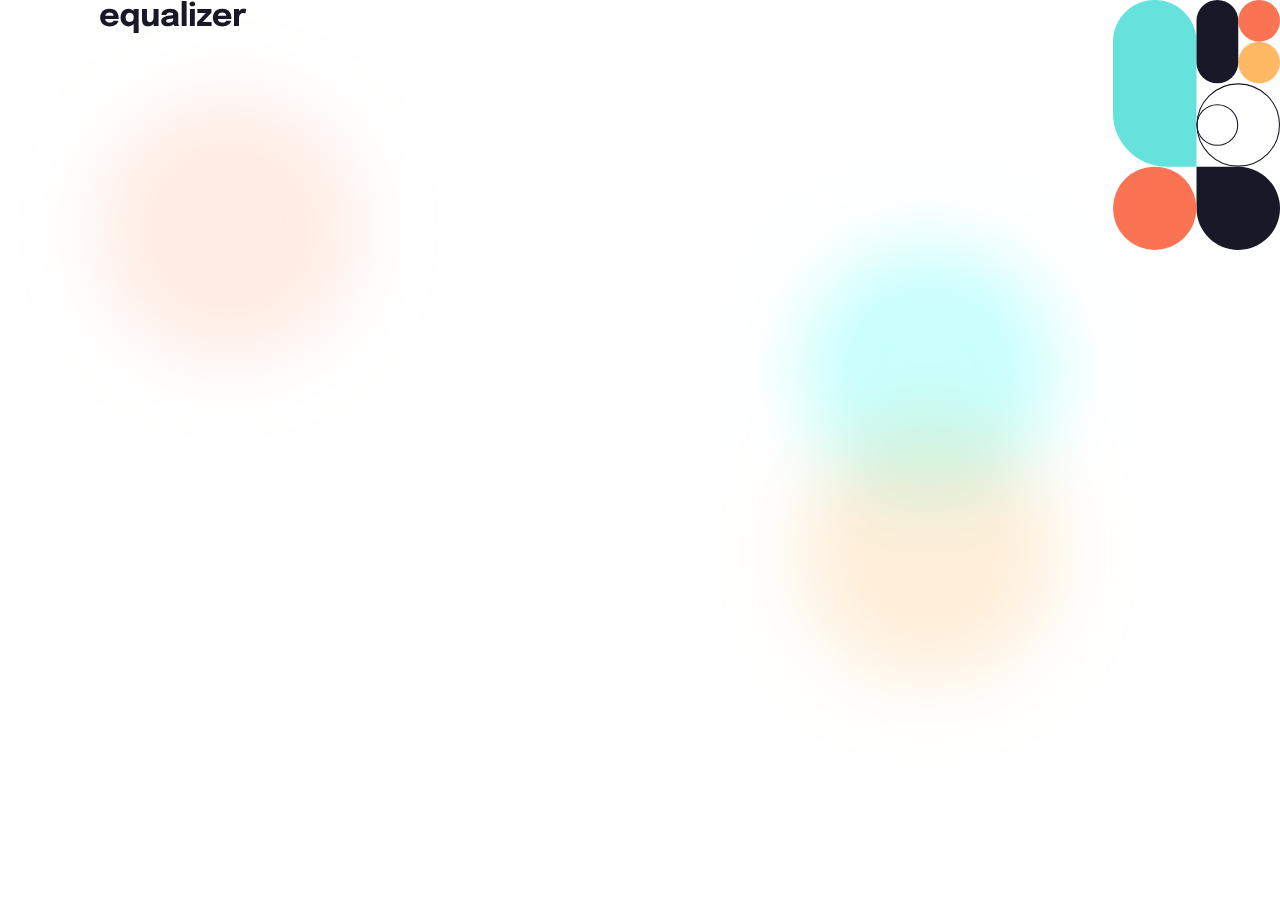
==== starter-code/index.html @ 5c97fe3a "added logo and decoration" ====
<!DOCTYPE html>
<html lang="en">
<head>
  <meta charset="UTF-8">
  <meta name="viewport" content="width=device-width, initial-scale=1.0">

  <link rel="icon" type="image/png" sizes="32x32" href="./assets/favicon-32x32.png">
  
  <title>Frontend Mentor | Equalizer landing page</title>
  <link rel="stylesheet" type="text/css" href="styles.css">
</head>
<body>
  <img class="logo" src="assets/logo.svg" alt="logo">
  <!-- <h1>We make your music sound extraordinary.</h1> -->
  <img class="deco" src="assets/bg-pattern-1.svg" alt="background1">

  <!-- A system audio equalizer specifically designed for Android and iOS. Freely tune the 
  way your music sounds with a professional grade parametric EQ & volume mixer. Control 
  bass, mids, treble, gain control, reverb, and more!

  Premium EQ

  Get expert-level control with a robust equalizer, volume mixer, and spatial audio. Take 
  your listening experience to a whole new level and access all our incredible features!

  $4 / month

  iOS Download
  Android Download

  All rights reserved © Equalizer 2021
  Have any problems? Contact us via social media or email us at equalizer@example.com -->

</body>
</html>
---- starter-code/styles.css ----
*{
    box-sizing: border-box;
    margin: 0;
    padding: 0;
}

body{
    background-image: url(assets/bg-main-desktop.png);
    height: 100%;
    background-repeat: no-repeat;
    background-size: cover;
    margin: 0 0 0 100px;
}

.deco{
    position: absolute;
    top: 0px;
    right: 0px;
    height: 250px;
}

.logo{
    
}
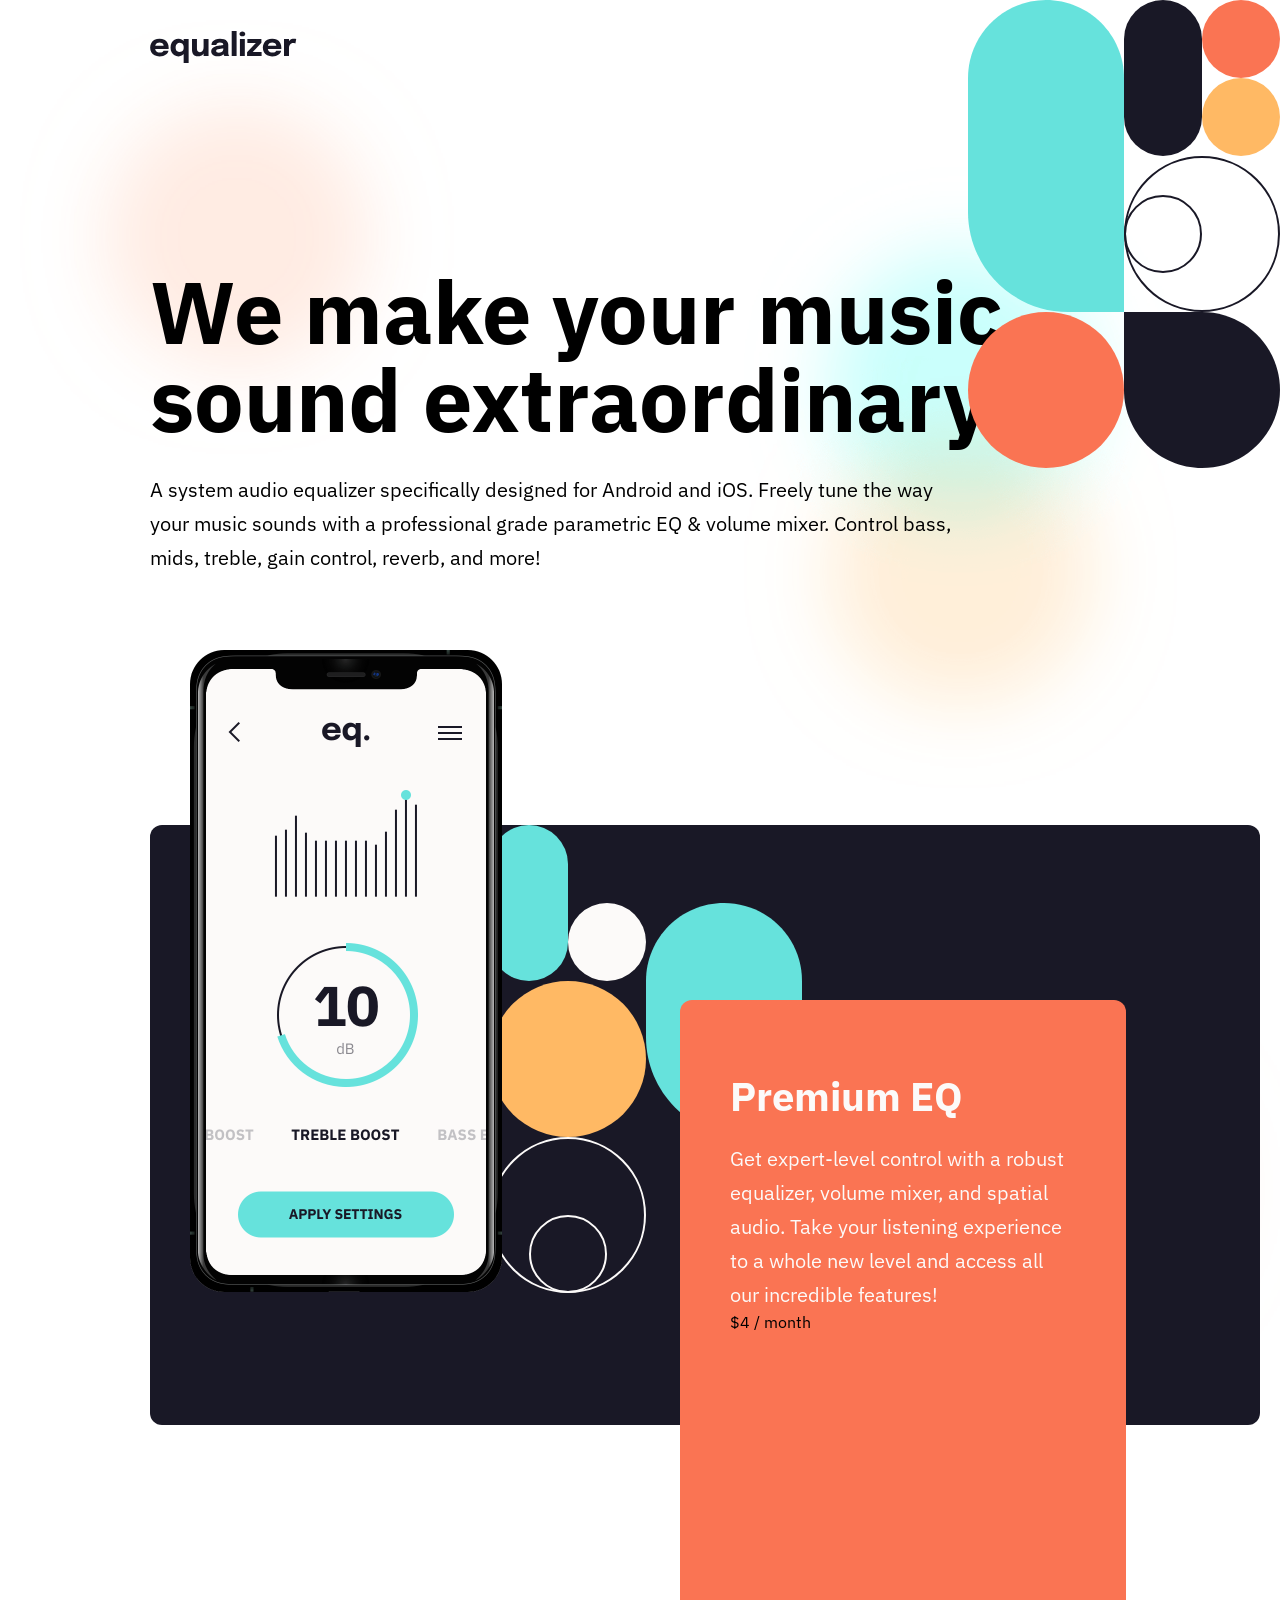
==== commit f564180a: "added middle content" ====
--- a/starter-code/index.html
+++ b/starter-code/index.html
@@ -1,18 +1,40 @@
 <!DOCTYPE html>
 <html lang="en">
+
 <head>
   <meta charset="UTF-8">
   <meta name="viewport" content="width=device-width, initial-scale=1.0">
 
   <link rel="icon" type="image/png" sizes="32x32" href="./assets/favicon-32x32.png">
-  
+
   <title>Frontend Mentor | Equalizer landing page</title>
   <link rel="stylesheet" type="text/css" href="styles.css">
+  <link rel="preconnect" href="https://fonts.googleapis.com">
+  <link rel="preconnect" href="https://fonts.gstatic.com" crossorigin>
+  <link
+    href="https://fonts.googleapis.com/css2?family=IBM+Plex+Sans:ital,wght@0,100;0,200;0,300;0,700;1,100;1,200&display=swap"
+    rel="stylesheet">
 </head>
+
 <body>
   <img class="logo" src="assets/logo.svg" alt="logo">
-  <!-- <h1>We make your music sound extraordinary.</h1> -->
   <img class="deco" src="assets/bg-pattern-1.svg" alt="background1">
+  <h1>We make your music sound extraordinary.</h1>
+  <p class="description">A system audio equalizer specifically designed for Android and iOS. Freely tune the
+    way your music sounds with a professional grade parametric EQ & volume mixer. Control
+    bass, mids, treble, gain control, reverb, and more!</p>
+
+  <div class="container">
+    <img class="pattern" src="assets/bg-pattern-2.svg" alt="pattern">
+    <img class="phone" src="assets/illustration-app.png" alt="phone">
+    <div class="content">
+      <h2>Premium EQ</h2>
+      <p class="content-description">Get expert-level control with a robust equalizer, volume mixer, and spatial audio. Take
+        your listening experience to a whole new level and access all our incredible features!</p>
+      <p>$4 / month</p>
+    </div>
+  </div>
+
 
   <!-- A system audio equalizer specifically designed for Android and iOS. Freely tune the 
   way your music sounds with a professional grade parametric EQ & volume mixer. Control 
@@ -32,4 +54,5 @@
   Have any problems? Contact us via social media or email us at equalizer@example.com -->
 
 </body>
+
 </html>
--- a/starter-code/styles.css
+++ b/starter-code/styles.css
@@ -9,16 +9,73 @@
     height: 100%;
     background-repeat: no-repeat;
     background-size: cover;
-    margin: 0 0 0 100px;
+    margin: 0 0 0 150px;
+    font-family: 'IBM Plex Sans', sans-serif;
 }
 
 .deco{
     position: absolute;
     top: 0px;
     right: 0px;
-    height: 250px;
 }
 
 .logo{
-    
+    margin-top: 30px;
+}
+
+h1{
+    font-size: 88px;
+    width: 1015px;
+    margin: 200px 0 30px 0;
+    line-height: 88px;
+}
+
+.description{
+    width: 825px;
+    font-size: 20px;
+    line-height: 34px;
+}
+
+.container{
+    background-color: #191826;
+    height: 600px;
+    width: 1110px;
+    border-radius: 12px;
+    margin-top: 250px;
+}
+
+.phone{
+    position: absolute;
+    width: 312px;
+    height: 642px;
+    top: 650px;
+    left: 190px;
+}
+
+.pattern{
+    position: absolute;
+    left: 490px;
+}
+
+.content{
+    position: absolute;
+    background-color: #FA7453;
+    height: 625px;
+    width: 446px;
+    top: 1000px;
+    left: 680px;
+    border-radius: 12px;
+    padding: 20px 50px 20px 50px;
+}
+
+h2{
+    font-size: 40px;
+    color: #FCFAF9;
+    margin: 50px 0 20px 0;
+}
+
+.content-description{
+    font-size: 20px;
+    color: #FCFAF9;
+    line-height: 34px;
 }
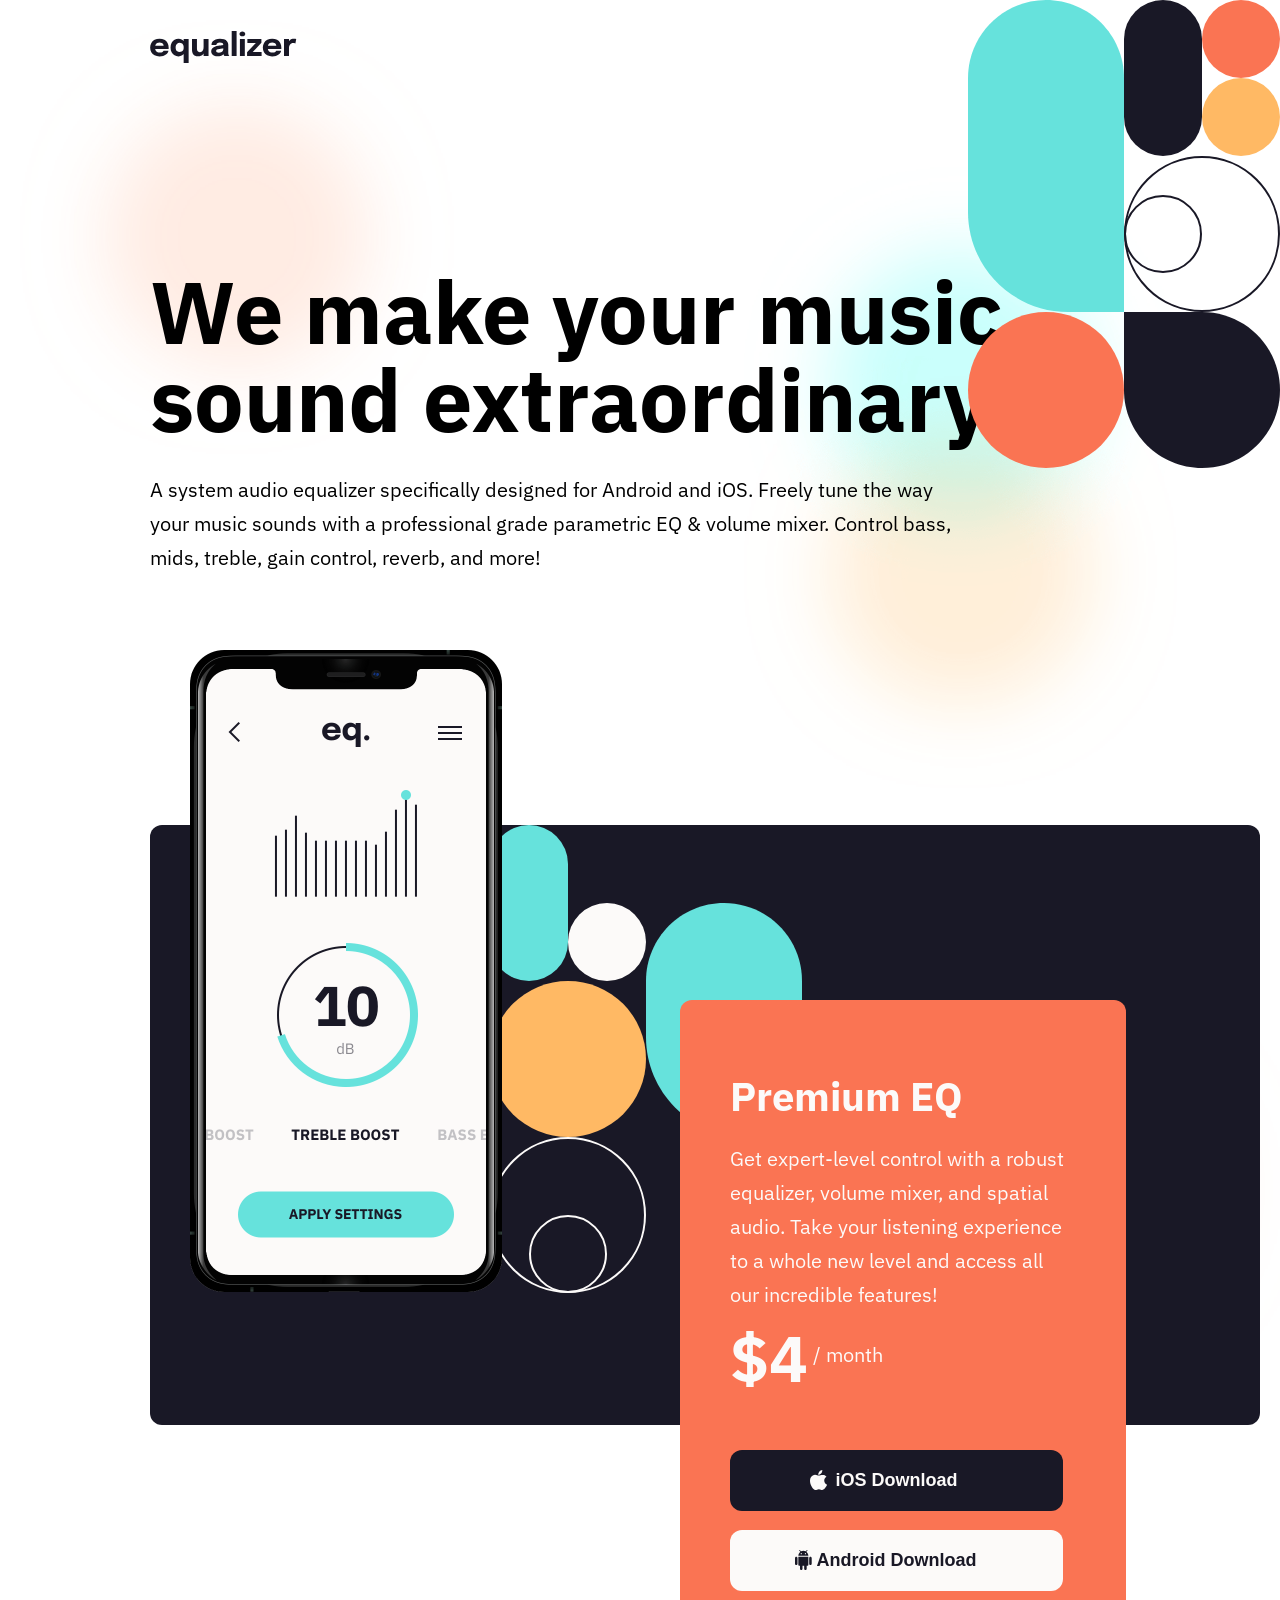
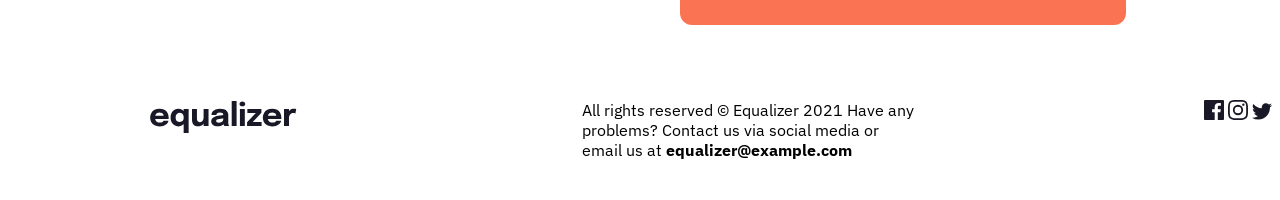
==== commit 479c3b05: "finished project" ====
--- a/starter-code/index.html
+++ b/starter-code/index.html
@@ -17,8 +17,10 @@
 </head>
 
 <body>
-  <img class="logo" src="assets/logo.svg" alt="logo">
-  <img class="deco" src="assets/bg-pattern-1.svg" alt="background1">
+  <header>
+    <img class="logo" src="assets/logo.svg" alt="logo">
+    <img class="deco" src="assets/bg-pattern-1.svg" alt="background1">
+  </header>
   <h1>We make your music sound extraordinary.</h1>
   <p class="description">A system audio equalizer specifically designed for Android and iOS. Freely tune the
     way your music sounds with a professional grade parametric EQ & volume mixer. Control
@@ -29,29 +31,34 @@
     <img class="phone" src="assets/illustration-app.png" alt="phone">
     <div class="content">
       <h2>Premium EQ</h2>
-      <p class="content-description">Get expert-level control with a robust equalizer, volume mixer, and spatial audio. Take
+      <p class="content-description">Get expert-level control with a robust equalizer, volume mixer, and spatial audio.
+        Take
         your listening experience to a whole new level and access all our incredible features!</p>
-      <p>$4 / month</p>
+      <p class="content-price"><span class="big-price">$4</span> / month</p>
+      <button class="ios-button" type="button"><img class="apple-icon" src="assets/icon-apple.svg" alt="apple">iOS
+        Download</button>
+      <button class="android-button" type="button"><img class="android-icon" src="assets/icon-android.svg"
+          alt="apple">Android
+        Download</button>
     </div>
   </div>
 
-
-  <!-- A system audio equalizer specifically designed for Android and iOS. Freely tune the 
-  way your music sounds with a professional grade parametric EQ & volume mixer. Control 
-  bass, mids, treble, gain control, reverb, and more!
-
-  Premium EQ
-
-  Get expert-level control with a robust equalizer, volume mixer, and spatial audio. Take 
-  your listening experience to a whole new level and access all our incredible features!
-
-  $4 / month
-
-  iOS Download
-  Android Download
-
-  All rights reserved © Equalizer 2021
-  Have any problems? Contact us via social media or email us at equalizer@example.com -->
+  <footer>
+    <div class="footer">
+      <div class="logo-footer">
+        <img src="assets/logo.svg" alt="logo">
+      </div>
+      <div class="footer-content">
+        <p>All rights reserved © Equalizer 2021
+          Have any problems? Contact us via social media or email us at <span style="font-weight: bold;" >equalizer@example.com</span></p>
+      </div>
+      <div class="icons">
+        <img class="facebook-icon" src="assets/icon-facebook.svg" alt="facebook">
+        <img class="facebook-icon" src="assets/icon-instagram.svg" alt="instagram">
+        <img class="facebook-icon" src="assets/icon-twitter.svg" alt="twitter">
+      </div>
+    </div>
+  </footer>
 
 </body>
 
--- a/starter-code/styles.css
+++ b/starter-code/styles.css
@@ -74,8 +74,65 @@
     margin: 50px 0 20px 0;
 }
 
-.content-description{
+.content-description, .content-price{
     font-size: 20px;
     color: #FCFAF9;
     line-height: 34px;
+}
+
+.big-price{
+    position: relative;
+    color: #FCFAF9;
+    font-size: 65px;
+    font-weight: bold;
+    line-height: 52px;
+    top: 20px;
+}
+
+.ios-button{
+    position: absolute;
+    background-color: #191826;
+    color: #FCFAF9;
+    width: 333px;
+    height: 61px;
+    border-radius: 12px;
+    border-style: none;
+    top: 450px;
+    font-size: 18px;
+    font-weight: bold;
+}
+
+.apple-icon{
+    position: absolute;
+    left: 80px;
+}
+
+.android-button{
+    position: absolute;
+    background-color: #FCFAF9;
+    color: #191826;
+    width: 333px;
+    height: 61px;
+    border-radius: 12px;
+    border-style: none;
+    top: 530px;
+    font-size: 18px;
+    font-weight: bold;
+}
+
+.android-icon{
+    position: absolute;
+    left: 65px;
+}
+
+.footer{
+    position: absolute;
+    top: 1700px;
+    display: flex;
+    justify-content: space-between;
+    height: 100px;
+}
+
+.footer-content{
+    flex-basis: 30%;
 }
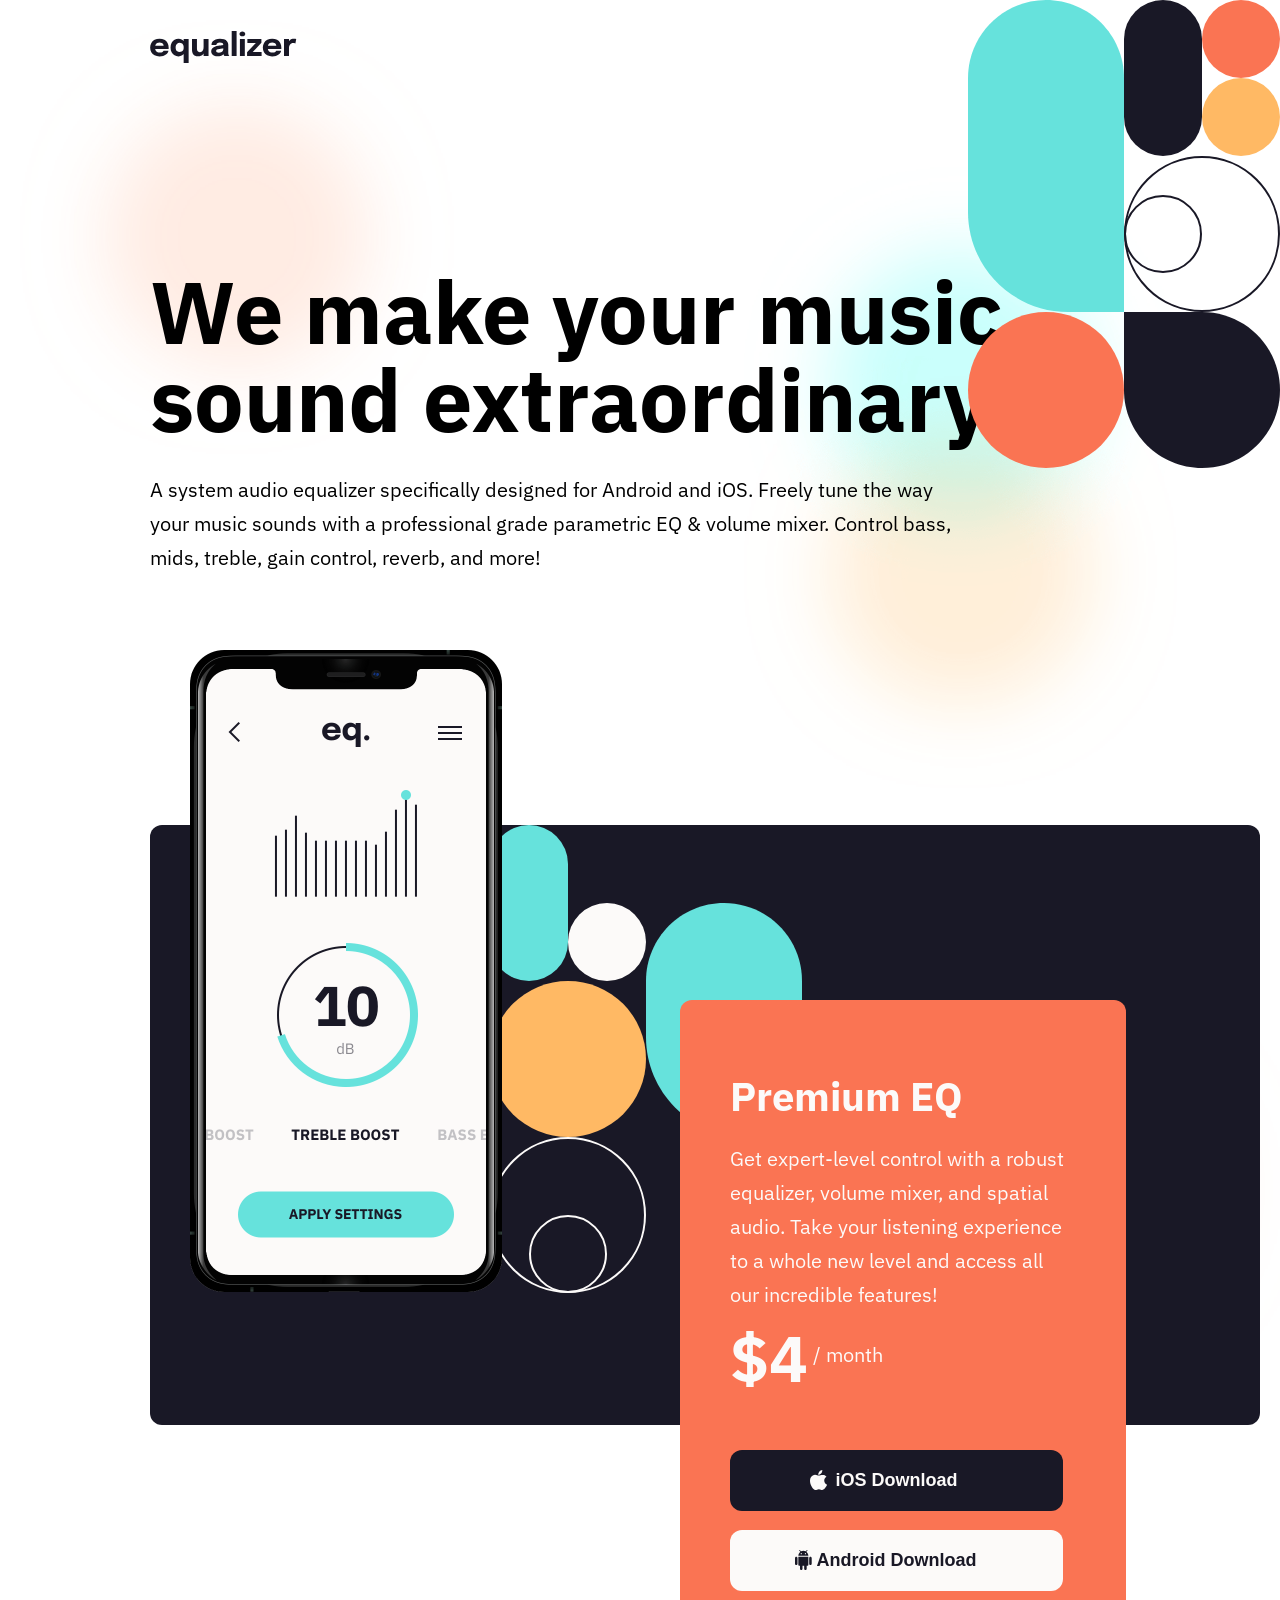
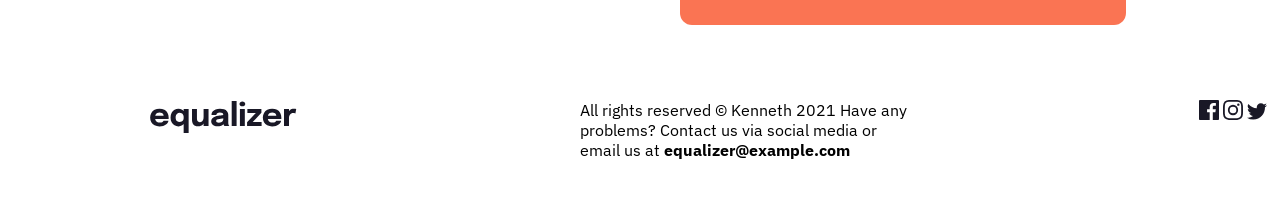
==== commit 9ef3cca6: "change footer" ====
--- a/starter-code/index.html
+++ b/starter-code/index.html
@@ -49,7 +49,7 @@
         <img src="assets/logo.svg" alt="logo">
       </div>
       <div class="footer-content">
-        <p>All rights reserved © Equalizer 2021
+        <p>All rights reserved © Kenneth 2021
           Have any problems? Contact us via social media or email us at <span style="font-weight: bold;" >equalizer@example.com</span></p>
       </div>
       <div class="icons">
